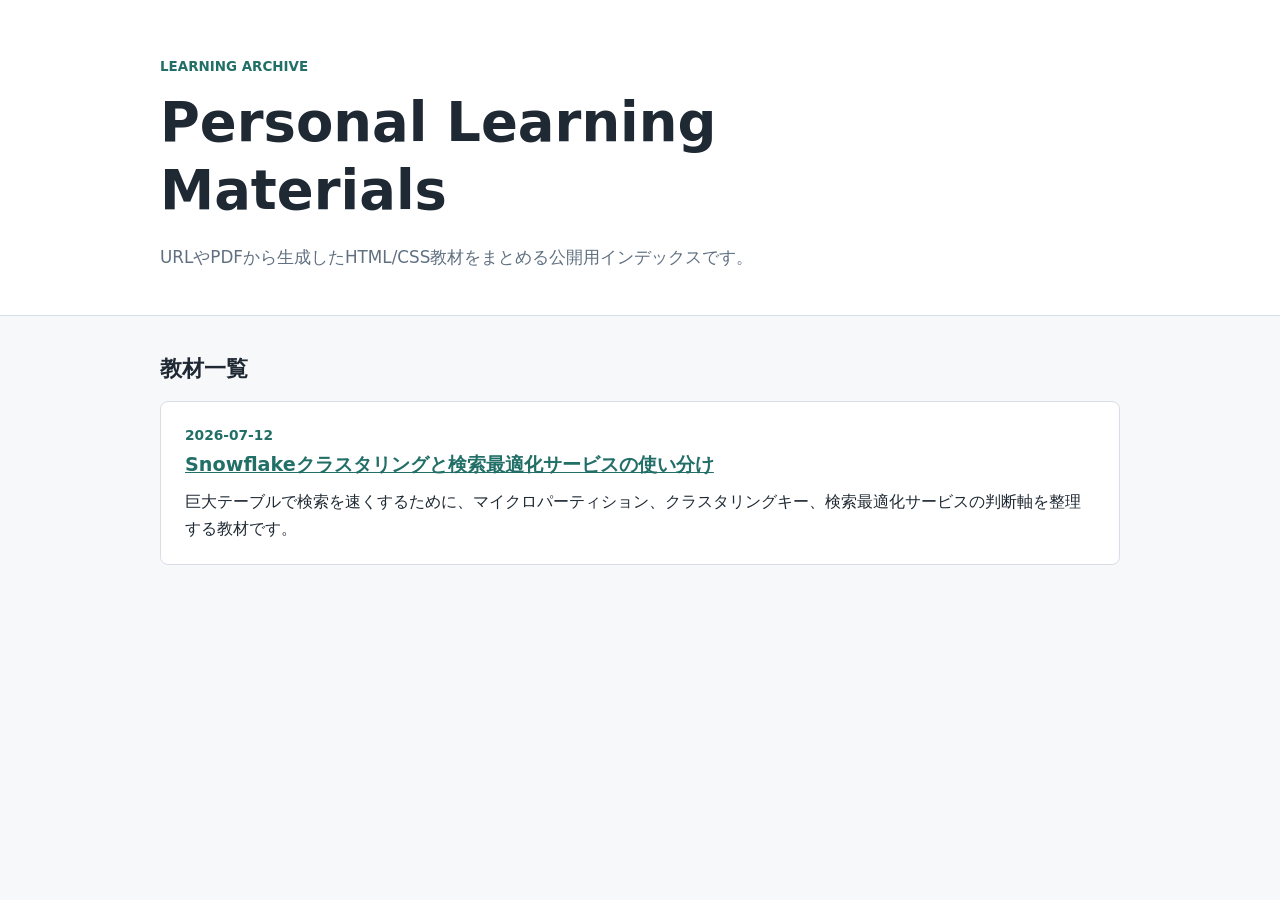
==== docs/index.html @ 40ebdf32 "Snowflake教材をHTML化して旧成果物を削除" ====
<!doctype html>
<html lang="ja">
<head>
  <meta charset="utf-8">
  <meta name="viewport" content="width=device-width, initial-scale=1">
  <title>Personal Learning Materials</title>
  <link rel="stylesheet" href="./styles.css">
</head>
<body>
  <header class="site-header">
    <div class="wrap">
      <p class="eyebrow">Learning Archive</p>
      <h1>Personal Learning Materials</h1>
      <p class="lead">URLやPDFから生成したHTML/CSS教材をまとめる公開用インデックスです。</p>
    </div>
  </header>

  <main class="wrap">
    <section class="section">
      <h2>教材一覧</h2>
      <div class="material-list">
        <article class="material-card">
          <p class="material-date">2026-07-12</p>
          <h3><a href="./2026-07-12_snowflake-clustering-search-optimization/">Snowflakeクラスタリングと検索最適化サービスの使い分け</a></h3>
          <p>巨大テーブルで検索を速くするために、マイクロパーティション、クラスタリングキー、検索最適化サービスの判断軸を整理する教材です。</p>
        </article>
      </div>
    </section>
  </main>
</body>
</html>
---- docs/styles.css ----
:root {
  color-scheme: light;
  --bg: #f7f8fa;
  --surface: #ffffff;
  --text: #1f2933;
  --muted: #607080;
  --line: #d8dee6;
  --accent: #226f68;
  --accent-soft: #dcefeb;
}

* {
  box-sizing: border-box;
}

body {
  margin: 0;
  background: var(--bg);
  color: var(--text);
  font-family: system-ui, -apple-system, BlinkMacSystemFont, "Segoe UI", sans-serif;
  line-height: 1.7;
}

a {
  color: var(--accent);
}

.wrap {
  width: min(100% - 32px, 960px);
  margin: 0 auto;
}

.site-header {
  border-bottom: 1px solid var(--line);
  background: var(--surface);
}

.site-header .wrap {
  padding: 56px 0 44px;
}

.eyebrow {
  margin: 0 0 10px;
  color: var(--accent);
  font-size: 0.84rem;
  font-weight: 700;
  letter-spacing: 0;
  text-transform: uppercase;
}

h1,
h2 {
  margin: 0;
  line-height: 1.25;
}

h1 {
  max-width: 760px;
  font-size: clamp(2rem, 5vw, 3.4rem);
}

h2 {
  font-size: 1.35rem;
}

.lead {
  max-width: 680px;
  margin: 18px 0 0;
  color: var(--muted);
  font-size: 1.05rem;
}

.section {
  padding: 40px 0;
}

.material-list {
  display: grid;
  gap: 16px;
  margin-top: 18px;
}

.material-card,
.empty-state {
  margin-top: 18px;
  padding: 22px 24px;
  border: 1px solid var(--line);
  border-radius: 8px;
  background: var(--surface);
}

.empty-state p {
  margin: 0;
}

.empty-state p + p {
  margin-top: 8px;
  color: var(--muted);
}

.material-card {
  margin-top: 0;
}

.material-card h3 {
  margin: 4px 0 10px;
  font-size: 1.2rem;
  line-height: 1.35;
}

.material-card p {
  margin: 0;
}

.material-date {
  color: var(--accent);
  font-size: 0.86rem;
  font-weight: 800;
}

@media (max-width: 640px) {
  .wrap {
    width: min(100% - 24px, 960px);
  }

  .site-header .wrap {
    padding: 40px 0 34px;
  }

  .section {
    padding: 30px 0;
  }
}
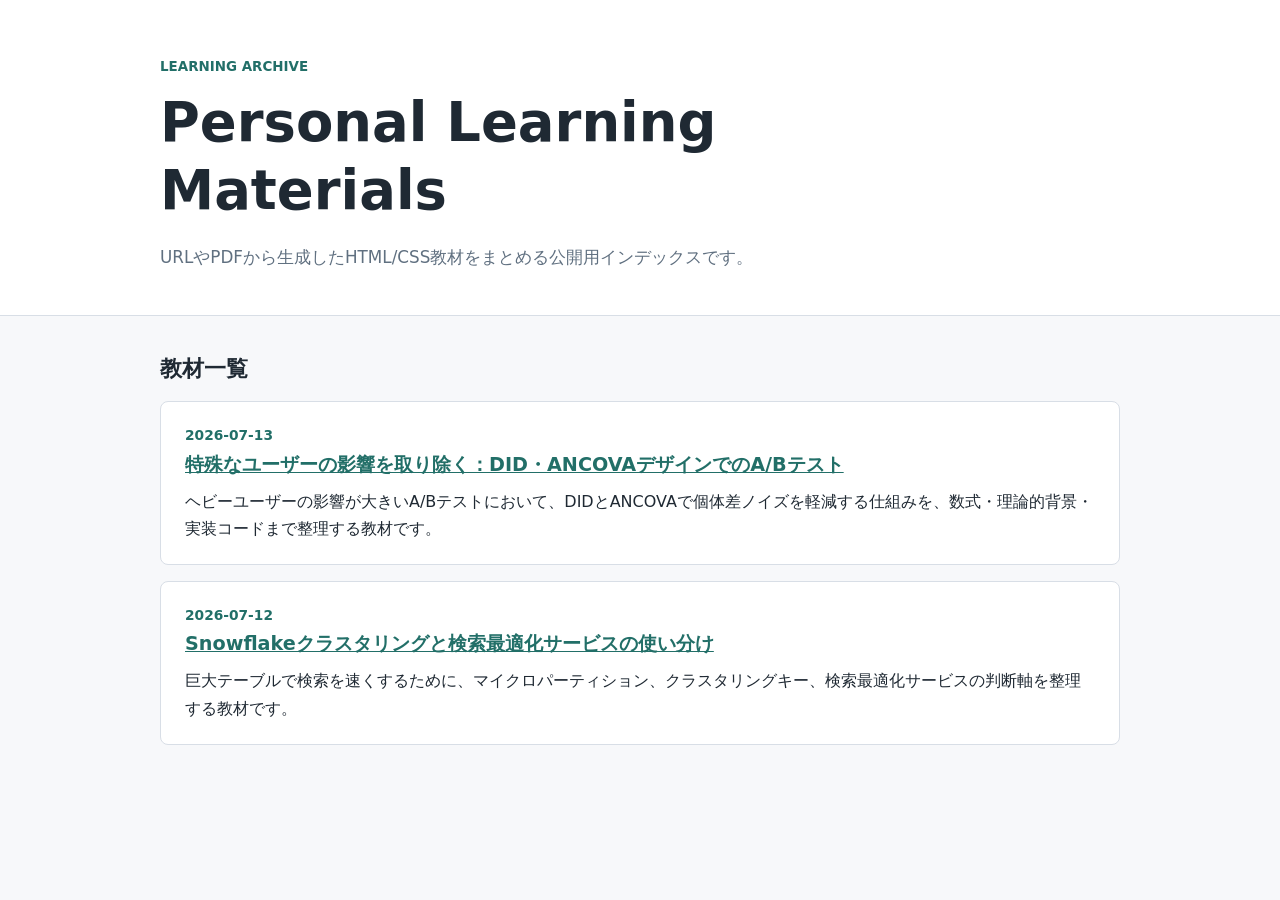
==== commit e23439bc: "「DID・ANCOVAデザインでのA/Bテスト」の学習資料を追加 note.comの記事を基に、ヘビーユーザー問題・DID・ANCOVAの数式比較、 条件付き分散の理論的背景（Frison & Poc" ====
--- a/docs/index.html
+++ b/docs/index.html
@@ -20,6 +20,11 @@
       <h2>教材一覧</h2>
       <div class="material-list">
         <article class="material-card">
+          <p class="material-date">2026-07-13</p>
+          <h3><a href="./2026-07-13_did-ancova-abtest/">特殊なユーザーの影響を取り除く：DID・ANCOVAデザインでのA/Bテスト</a></h3>
+          <p>ヘビーユーザーの影響が大きいA/Bテストにおいて、DIDとANCOVAで個体差ノイズを軽減する仕組みを、数式・理論的背景・実装コードまで整理する教材です。</p>
+        </article>
+        <article class="material-card">
           <p class="material-date">2026-07-12</p>
           <h3><a href="./2026-07-12_snowflake-clustering-search-optimization/">Snowflakeクラスタリングと検索最適化サービスの使い分け</a></h3>
           <p>巨大テーブルで検索を速くするために、マイクロパーティション、クラスタリングキー、検索最適化サービスの判断軸を整理する教材です。</p>
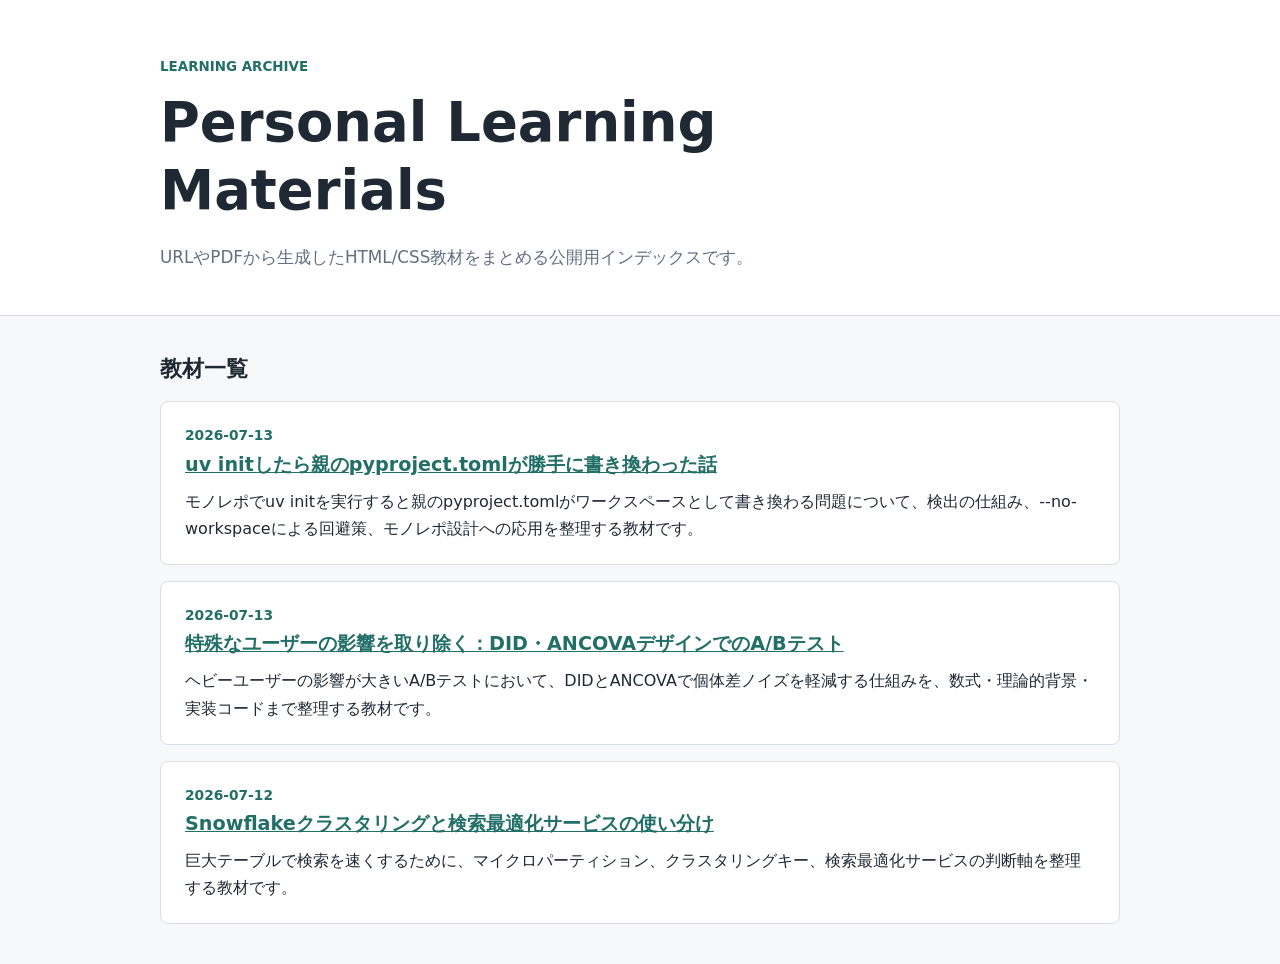
==== commit 330b5dde: "「uv initしたら親のpyproject.tomlが勝手に書き換わった話」の学習資料を追加 Zennの記事を基に、uvワークスペースの自動検出の仕組み、--no-workspaceによる 回避策、" ====
--- a/docs/index.html
+++ b/docs/index.html
@@ -21,6 +21,11 @@
       <div class="material-list">
         <article class="material-card">
           <p class="material-date">2026-07-13</p>
+          <h3><a href="./2026-07-13_uv-workspace-pyproject/">uv initしたら親のpyproject.tomlが勝手に書き換わった話</a></h3>
+          <p>モノレポでuv initを実行すると親のpyproject.tomlがワークスペースとして書き換わる問題について、検出の仕組み、--no-workspaceによる回避策、モノレポ設計への応用を整理する教材です。</p>
+        </article>
+        <article class="material-card">
+          <p class="material-date">2026-07-13</p>
           <h3><a href="./2026-07-13_did-ancova-abtest/">特殊なユーザーの影響を取り除く：DID・ANCOVAデザインでのA/Bテスト</a></h3>
           <p>ヘビーユーザーの影響が大きいA/Bテストにおいて、DIDとANCOVAで個体差ノイズを軽減する仕組みを、数式・理論的背景・実装コードまで整理する教材です。</p>
         </article>
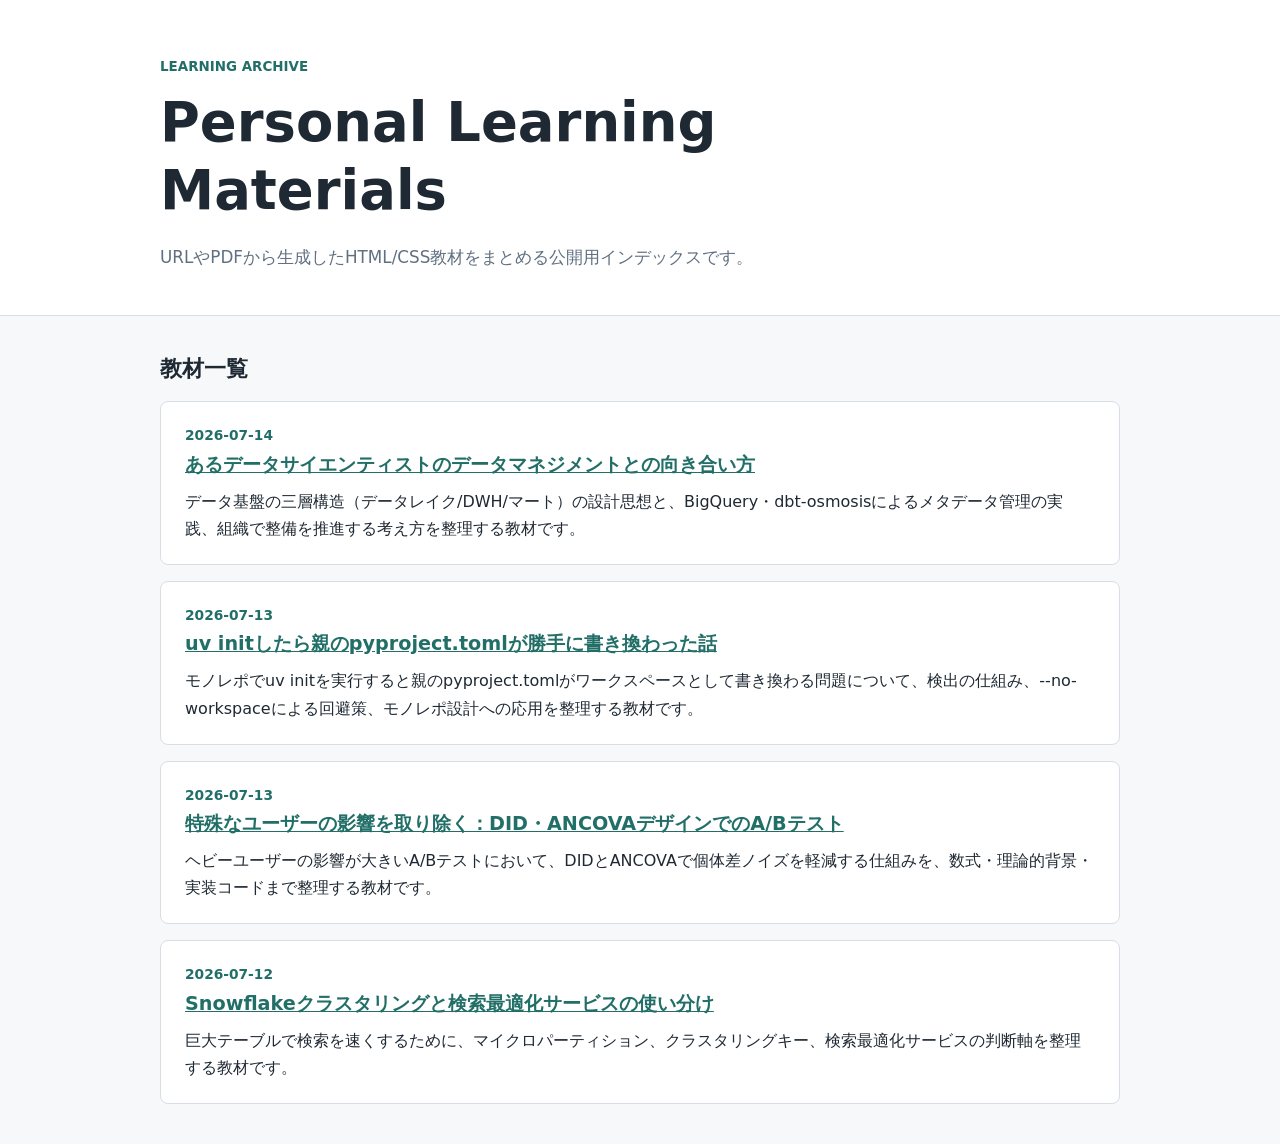
==== commit 5075f4c0: "「あるデータサイエンティストのデータマネジメントとの向き合い方」の学習資料を追加 白金鉱業Meetup Vol.17のスライドを基に、データ基盤の三層構造（レイク/DWH/マート）、 DAMA-DMB" ====
--- a/docs/index.html
+++ b/docs/index.html
@@ -20,6 +20,11 @@
       <h2>教材一覧</h2>
       <div class="material-list">
         <article class="material-card">
+          <p class="material-date">2026-07-14</p>
+          <h3><a href="./2026-07-14_ds-data-management/">あるデータサイエンティストのデータマネジメントとの向き合い方</a></h3>
+          <p>データ基盤の三層構造（データレイク/DWH/マート）の設計思想と、BigQuery・dbt-osmosisによるメタデータ管理の実践、組織で整備を推進する考え方を整理する教材です。</p>
+        </article>
+        <article class="material-card">
           <p class="material-date">2026-07-13</p>
           <h3><a href="./2026-07-13_uv-workspace-pyproject/">uv initしたら親のpyproject.tomlが勝手に書き換わった話</a></h3>
           <p>モノレポでuv initを実行すると親のpyproject.tomlがワークスペースとして書き換わる問題について、検出の仕組み、--no-workspaceによる回避策、モノレポ設計への応用を整理する教材です。</p>
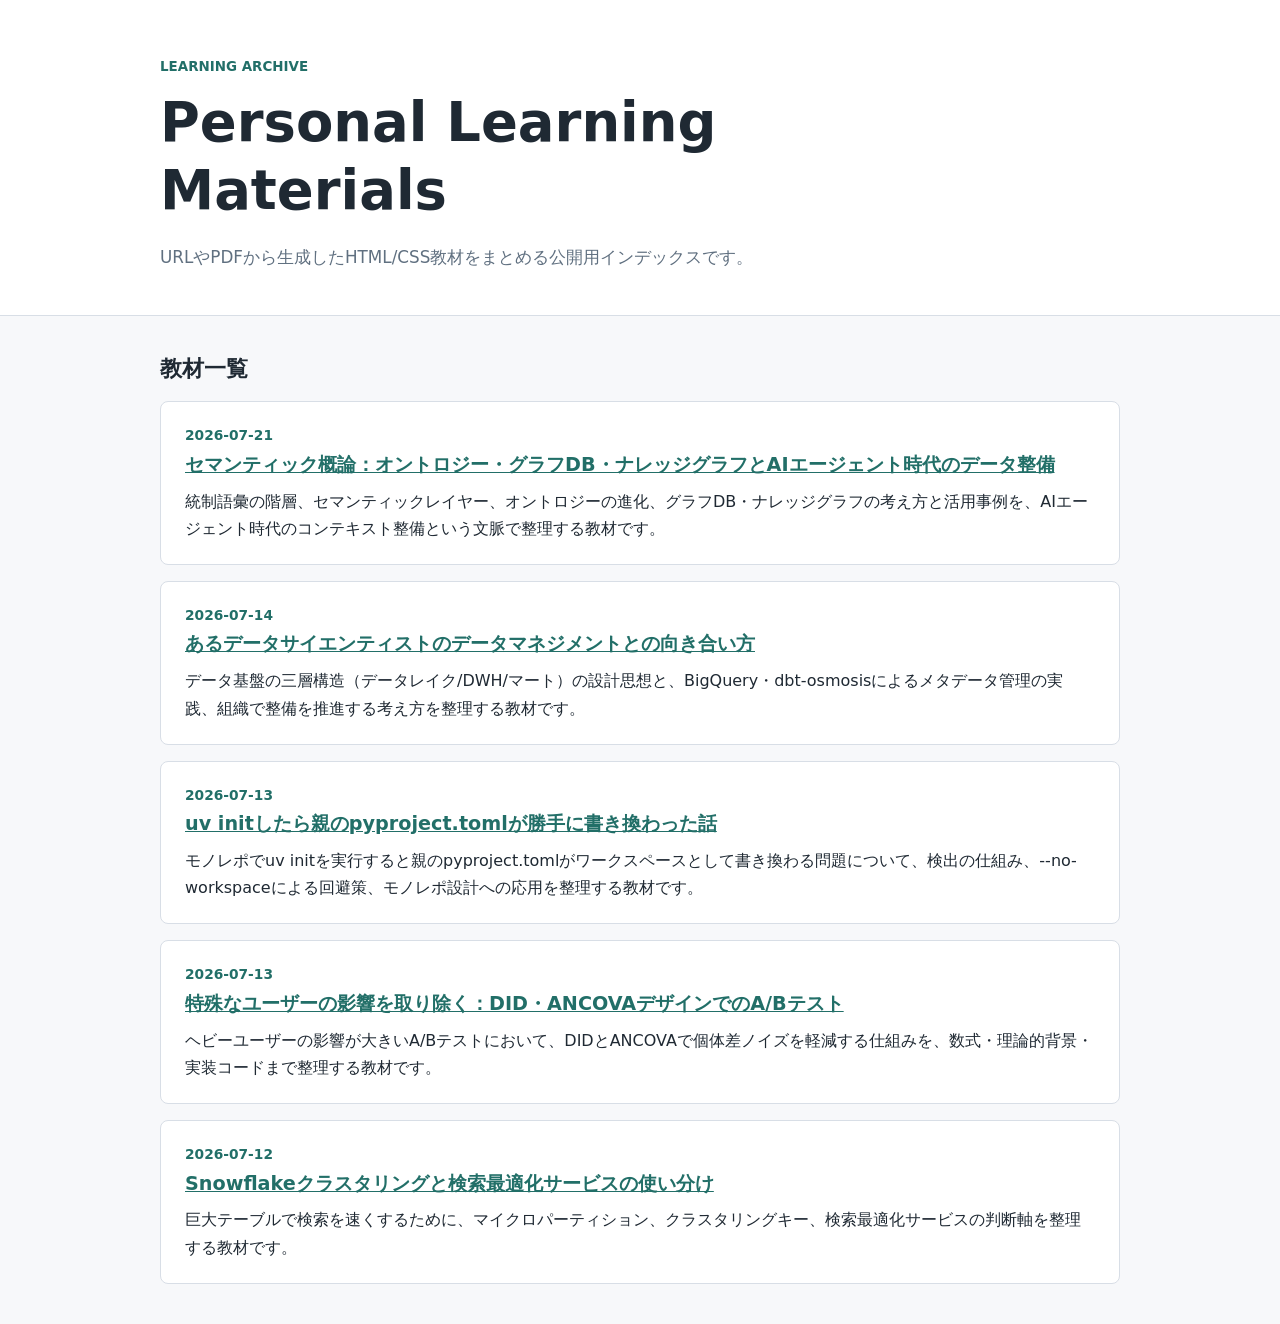
==== commit 75f2be2e: "「セマンティック概論」の学習資料を追加 Google Cloud Next '26 Recapのスライドを基に、統制語彙の階層（シソーラス/ オントロジー/タクソノミー/フォークソノミー）、セマンティ" ====
--- a/docs/index.html
+++ b/docs/index.html
@@ -19,6 +19,11 @@
     <section class="section">
       <h2>教材一覧</h2>
       <div class="material-list">
+        <article class="material-card">
+          <p class="material-date">2026-07-21</p>
+          <h3><a href="./2026-07-21_semantic-ontology-knowledge-graph/">セマンティック概論：オントロジー・グラフDB・ナレッジグラフとAIエージェント時代のデータ整備</a></h3>
+          <p>統制語彙の階層、セマンティックレイヤー、オントロジーの進化、グラフDB・ナレッジグラフの考え方と活用事例を、AIエージェント時代のコンテキスト整備という文脈で整理する教材です。</p>
+        </article>
         <article class="material-card">
           <p class="material-date">2026-07-14</p>
           <h3><a href="./2026-07-14_ds-data-management/">あるデータサイエンティストのデータマネジメントとの向き合い方</a></h3>
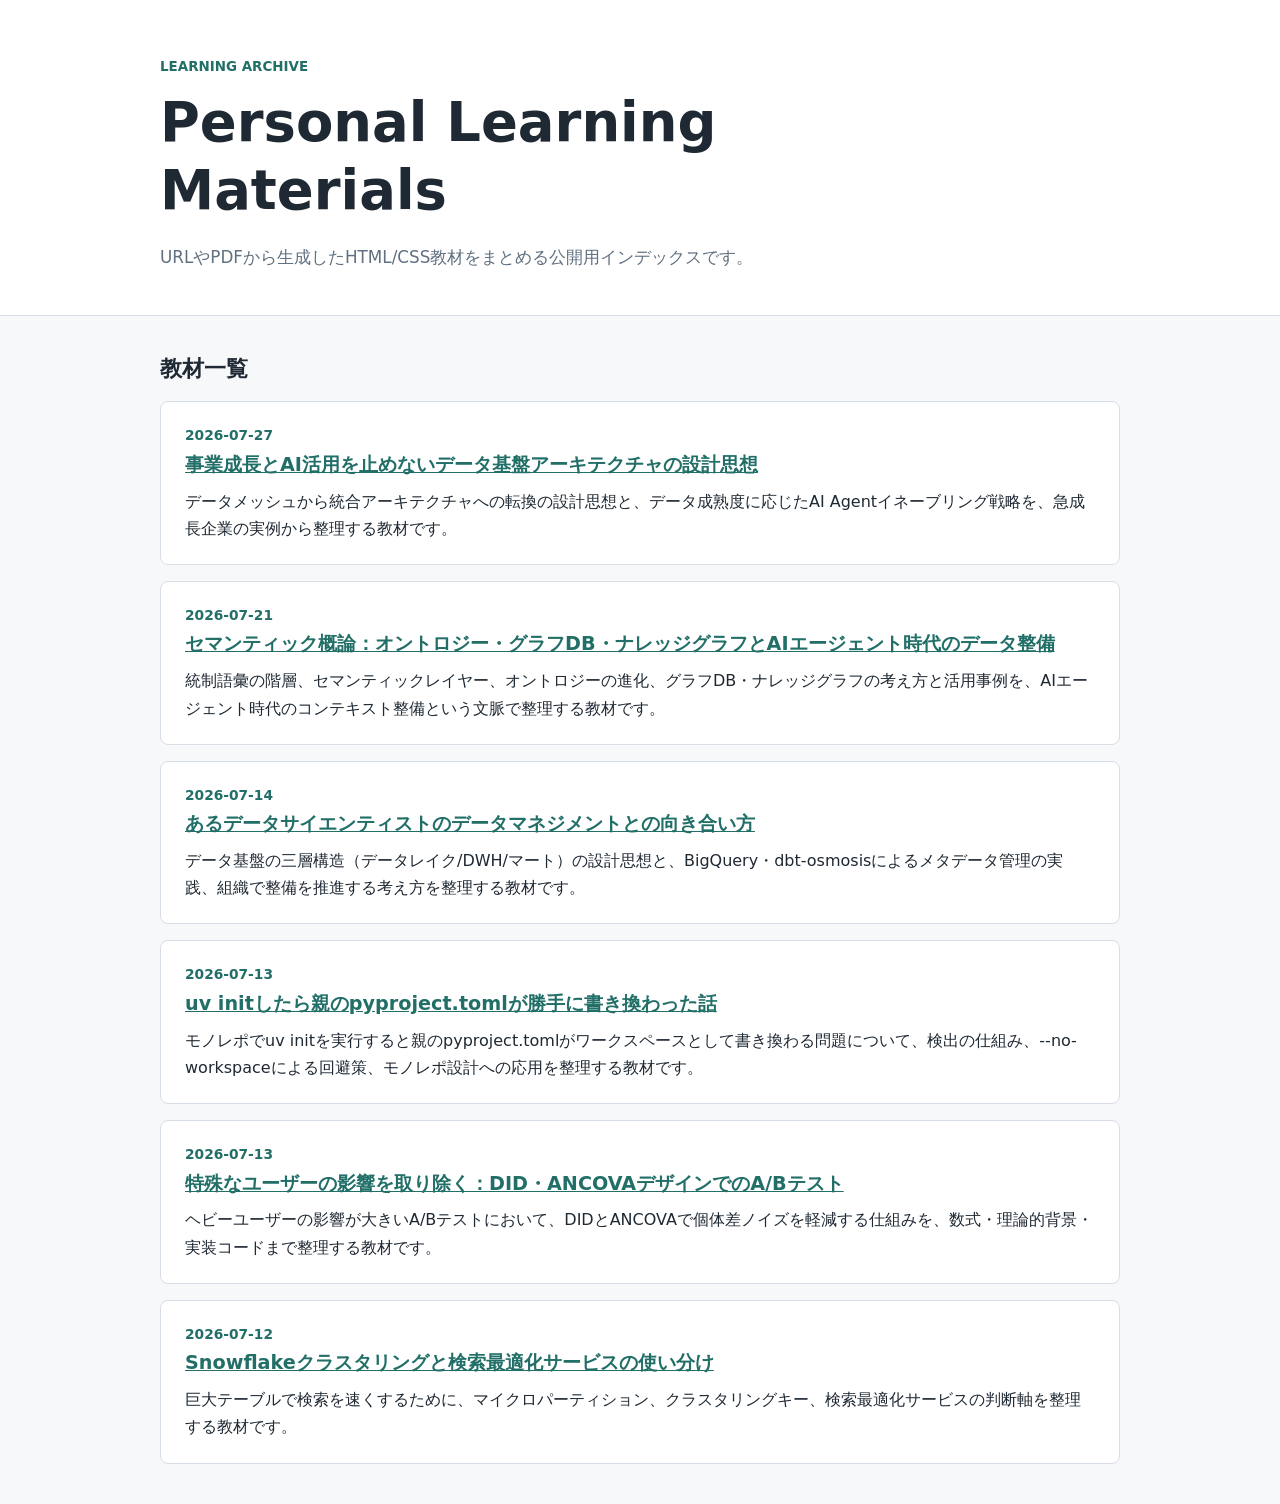
==== commit 8e833e87: "「事業成長とAI活用を止めないデータ基盤アーキテクチャの設計思想」の学習資料を追加 ファインディ社の実例スライドを基に、データメッシュから統合アーキテクチャへの 転換の設計思想、Datastream/" ====
--- a/docs/index.html
+++ b/docs/index.html
@@ -19,6 +19,11 @@
     <section class="section">
       <h2>教材一覧</h2>
       <div class="material-list">
+        <article class="material-card">
+          <p class="material-date">2026-07-27</p>
+          <h3><a href="./2026-07-27_data-platform-architecture-ai-agent/">事業成長とAI活用を止めないデータ基盤アーキテクチャの設計思想</a></h3>
+          <p>データメッシュから統合アーキテクチャへの転換の設計思想と、データ成熟度に応じたAI Agentイネーブリング戦略を、急成長企業の実例から整理する教材です。</p>
+        </article>
         <article class="material-card">
           <p class="material-date">2026-07-21</p>
           <h3><a href="./2026-07-21_semantic-ontology-knowledge-graph/">セマンティック概論：オントロジー・グラフDB・ナレッジグラフとAIエージェント時代のデータ整備</a></h3>
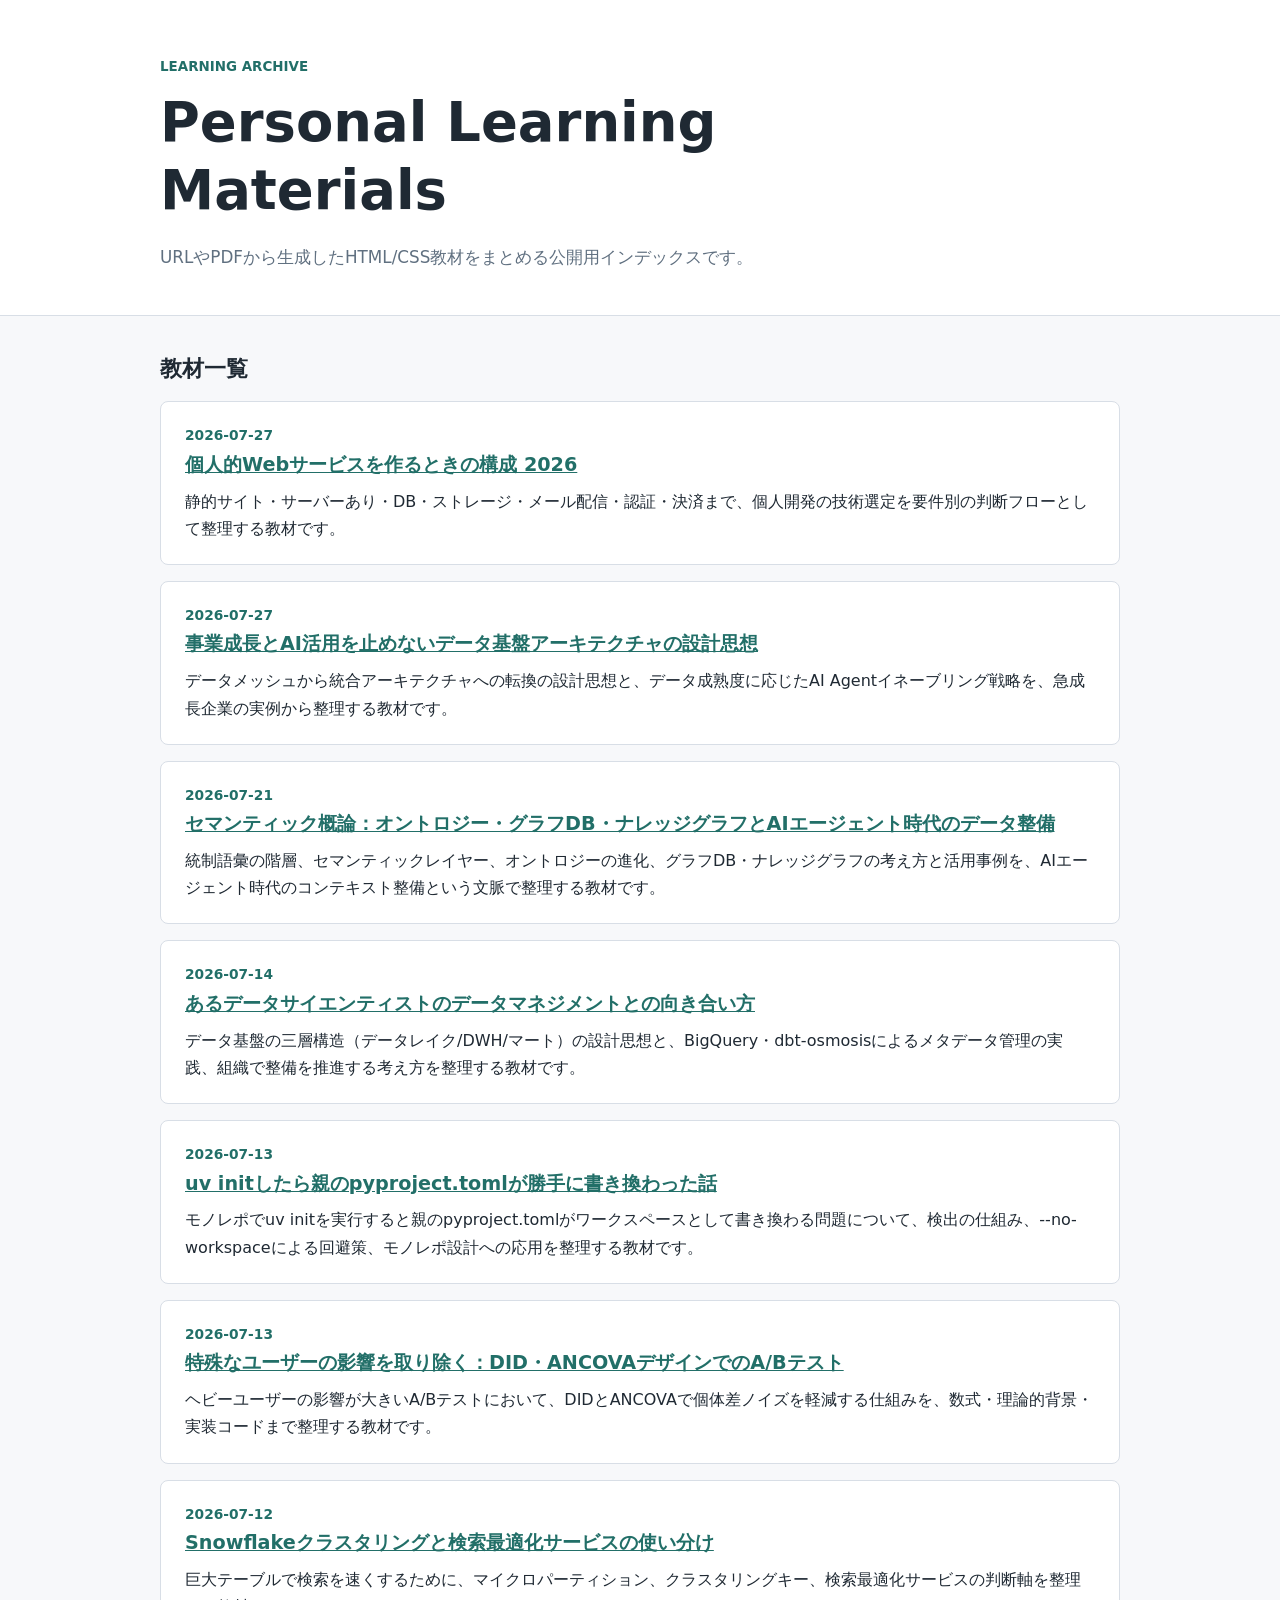
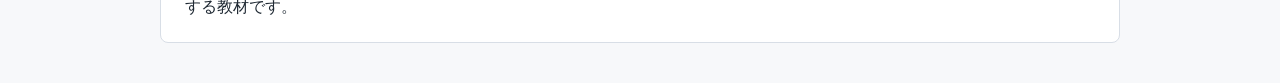
==== commit 4ff3f6bb: "「個人的Webサービスを作るときの構成 2026」の学習資料を追加 catnose氏のX投稿（本文はユーザー提供）を基に、静的サイト/サーバー/DB/ ストレージ/メール配信/認証・決済/複雑なビジネ" ====
--- a/docs/index.html
+++ b/docs/index.html
@@ -19,6 +19,11 @@
     <section class="section">
       <h2>教材一覧</h2>
       <div class="material-list">
+        <article class="material-card">
+          <p class="material-date">2026-07-27</p>
+          <h3><a href="./2026-07-27_personal-web-service-stack-2026/">個人的Webサービスを作るときの構成 2026</a></h3>
+          <p>静的サイト・サーバーあり・DB・ストレージ・メール配信・認証・決済まで、個人開発の技術選定を要件別の判断フローとして整理する教材です。</p>
+        </article>
         <article class="material-card">
           <p class="material-date">2026-07-27</p>
           <h3><a href="./2026-07-27_data-platform-architecture-ai-agent/">事業成長とAI活用を止めないデータ基盤アーキテクチャの設計思想</a></h3>
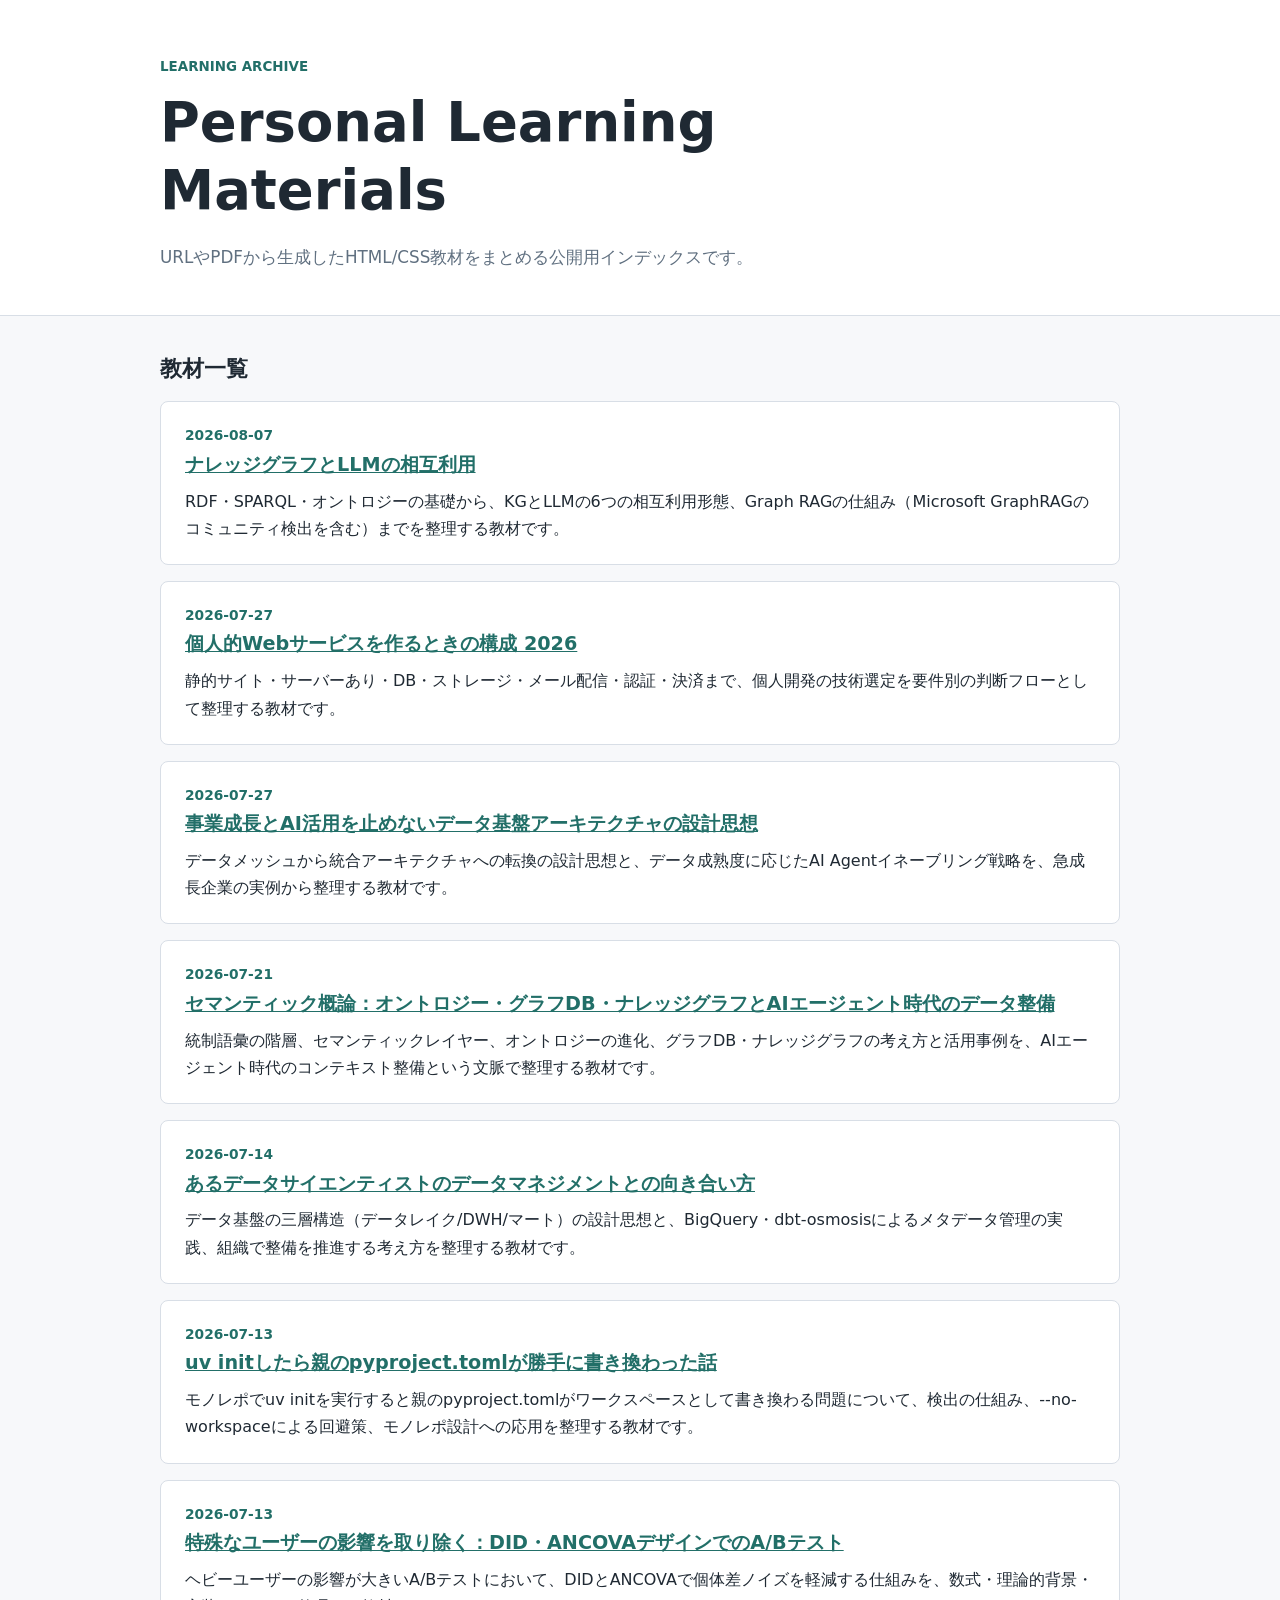
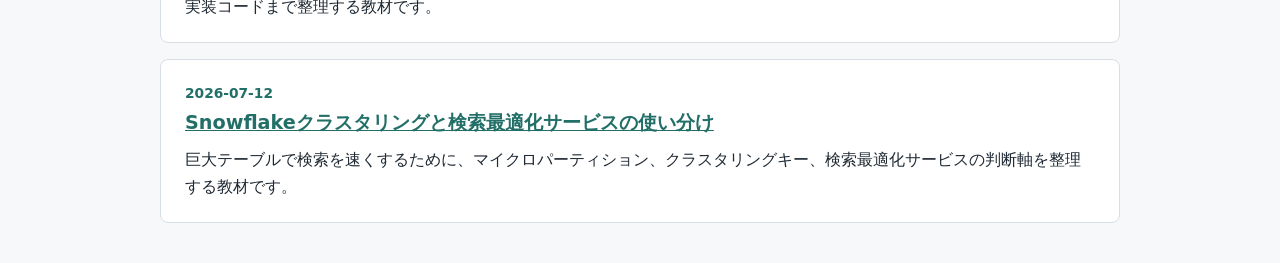
==== commit ec938df1: "「ナレッジグラフとLLMの相互利用」の学習資料を追加 古崎晃司氏（大阪電気通信大学）のスライドを基に、RDF/SPARQL/オントロジーの 基礎、KGQAの仕組み、KGとLLMの6つの相互利用形態（性" ====
--- a/docs/index.html
+++ b/docs/index.html
@@ -19,6 +19,11 @@
     <section class="section">
       <h2>教材一覧</h2>
       <div class="material-list">
+        <article class="material-card">
+          <p class="material-date">2026-08-07</p>
+          <h3><a href="./2026-08-07_knowledge-graph-llm-interplay/">ナレッジグラフとLLMの相互利用</a></h3>
+          <p>RDF・SPARQL・オントロジーの基礎から、KGとLLMの6つの相互利用形態、Graph RAGの仕組み（Microsoft GraphRAGのコミュニティ検出を含む）までを整理する教材です。</p>
+        </article>
         <article class="material-card">
           <p class="material-date">2026-07-27</p>
           <h3><a href="./2026-07-27_personal-web-service-stack-2026/">個人的Webサービスを作るときの構成 2026</a></h3>
